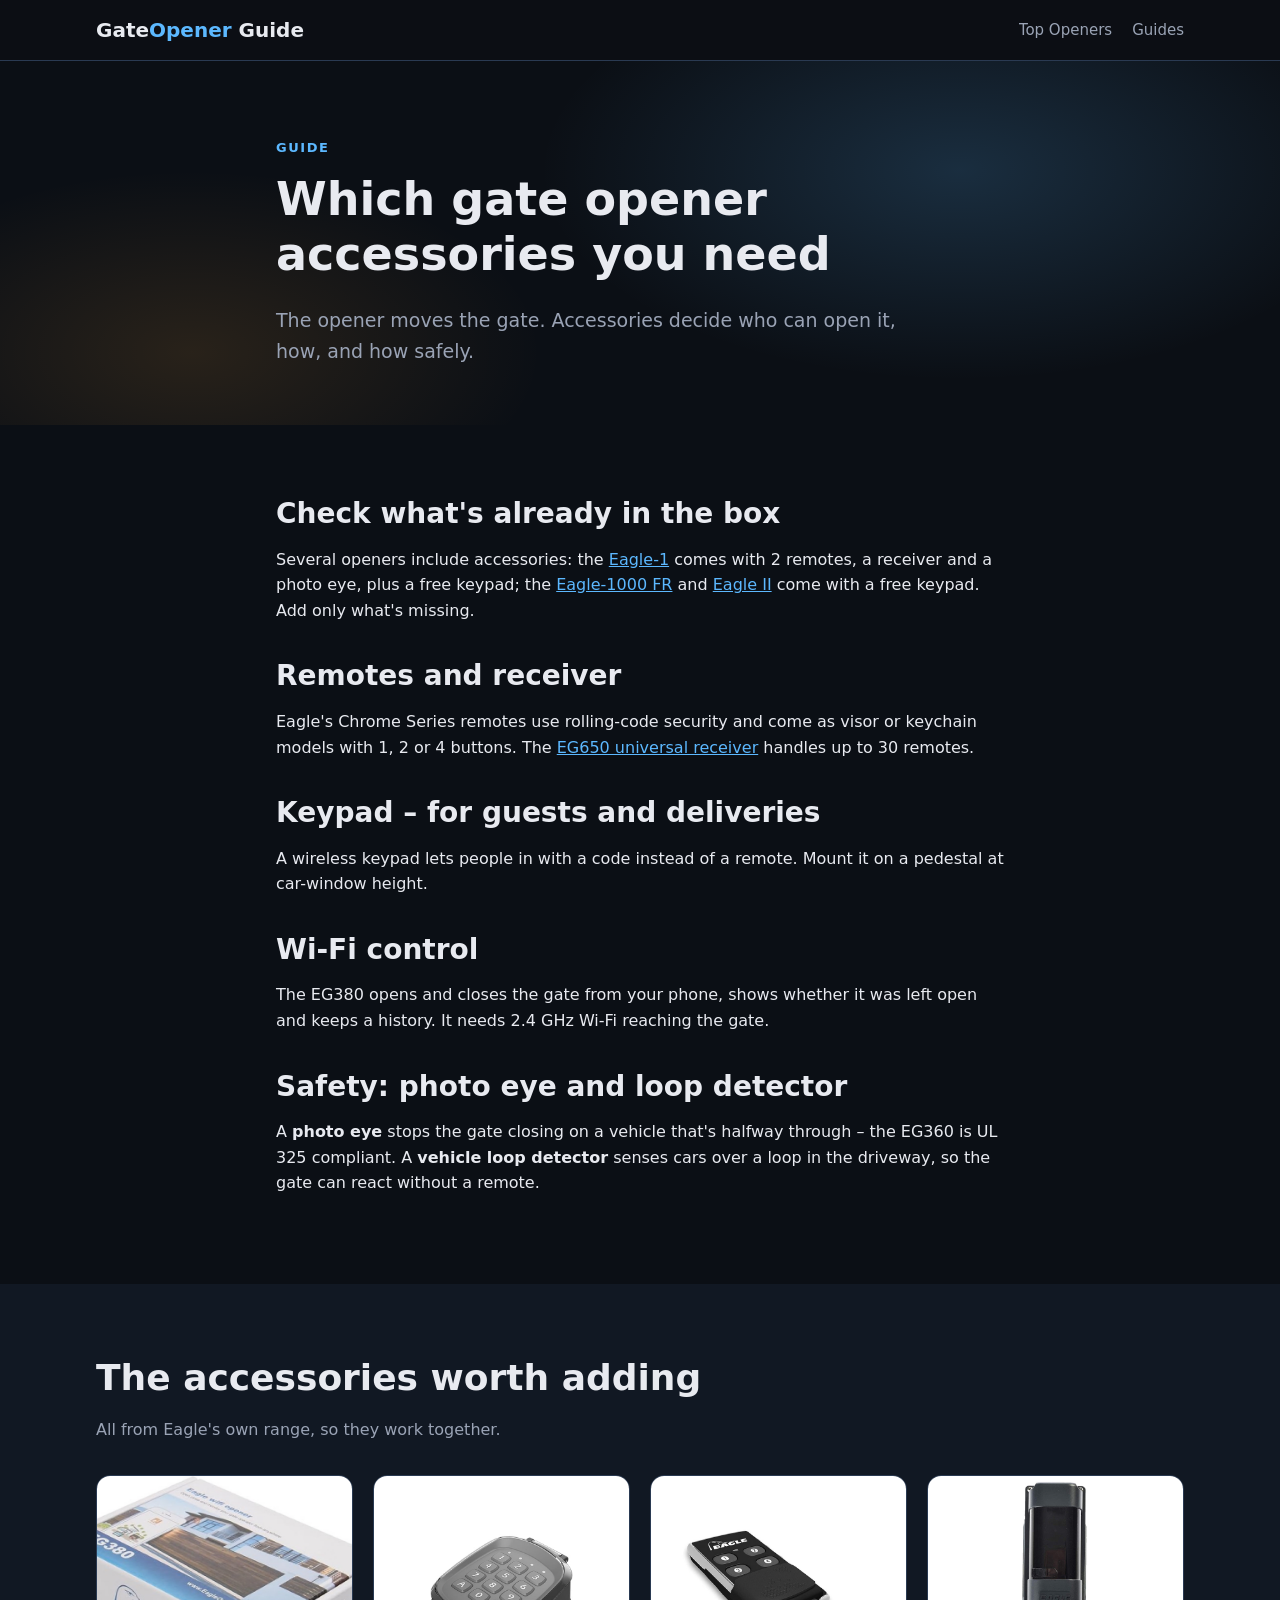
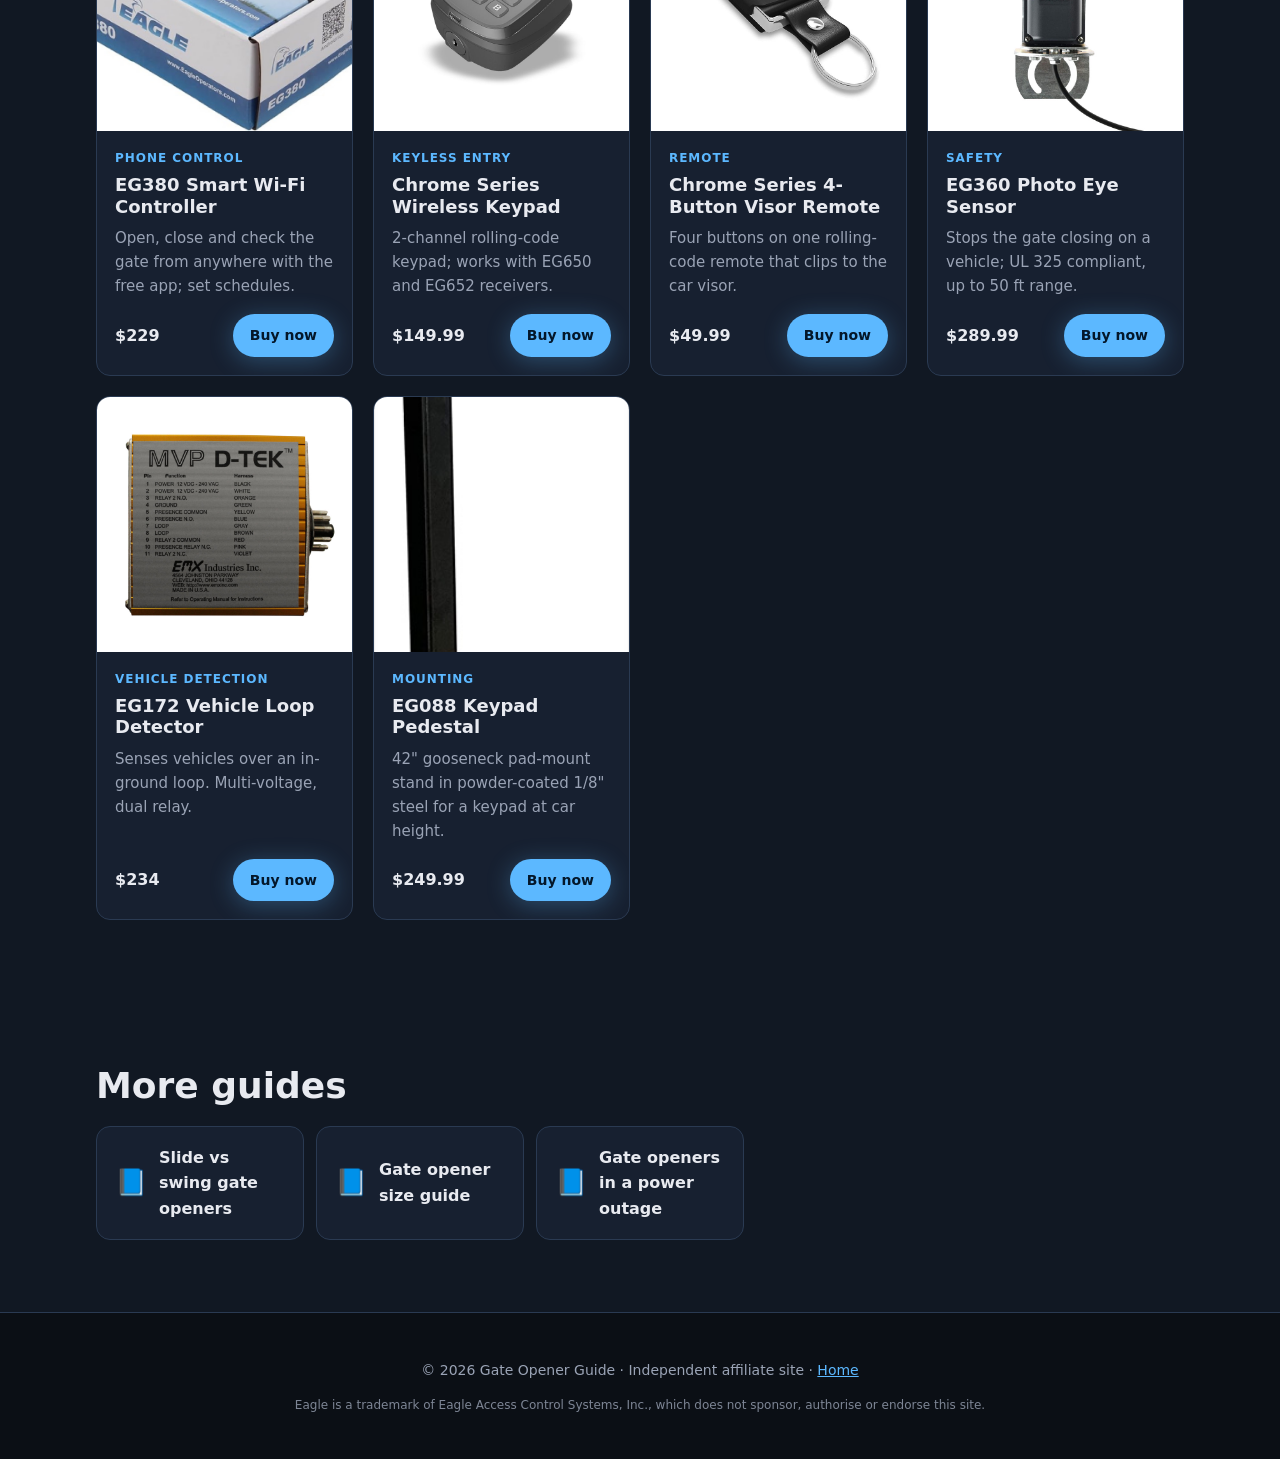
==== gate-opener-accessories.html @ e0f1f2d6 "Publish gateopenerguide.com" ====
<!doctype html>
<html lang="en">
<head>
  <meta charset="utf-8">
  <meta name="viewport" content="width=device-width, initial-scale=1">
  <title>Gate Opener Accessories: Remotes, Keypads, Wi-Fi and Safety Sensors – Gate Opener Guide</title>
  <meta name="description" content="Which gate opener accessories you need: remotes, wireless keypads, Wi-Fi control, UL 325 photo eye sensors, vehicle loop detectors and keypad pedestals.">
  <link rel="stylesheet" href="styles.css">
  <link rel="canonical" href="https://www.gateopenerguide.com/gate-opener-accessories.html">
  <meta property="og:url" content="https://www.gateopenerguide.com/gate-opener-accessories.html">
</head>
<body>

<div class="disclosure-bar" id="disclosure-bar">
  Affiliate disclosure: we may earn a commission if you buy through links on this page, at no extra cost to you.
</div>

<header class="site-header">
  <div class="wrap header-inner">
    <a class="logo" href="index.html">Gate<span>Opener</span> Guide</a>
    <nav>
      <a href="index.html#picks">Top Openers</a>
      <a href="index.html#guides">Guides</a>
    </nav>
  </div>
</header>

<main id="top">
  <section class="hero guide-hero" id="intro">
    <div class="wrap narrow">
      <p class="eyebrow">Guide</p>
      <h1>Which gate opener accessories you need</h1>
      <p class="lead">The opener moves the gate. Accessories decide who can open it, how, and how safely.</p>
    </div>
  </section>

  <section class="section" id="acc-explained">
    <div class="wrap narrow article">
      <h2>Check what's already in the box</h2>
      <p>Several openers include accessories: the <a data-aff href="https://gateoperatorsdirectusa.com/products/eagle-i-1-2-hp-slide-gate-operator-with-remote-and-receiver-fsc-crank-open">Eagle-1</a> comes with 2 remotes, a receiver and a photo
      eye, plus a free keypad; the <a data-aff href="https://gateoperatorsdirectusa.com/products/eagle-1000-fr-1-2-hp-slide-gate-operator-motor-for-residential-access-control-entrance">Eagle-1000 FR</a> and <a data-aff href="https://gateoperatorsdirectusa.com/products/eagle-ii-residential-swing-gate-operator">Eagle II</a> come with a
      free keypad. Add only what's missing.</p>

      <h2>Remotes and receiver</h2>
      <p>Eagle's Chrome Series remotes use rolling-code security and come as visor or keychain models with 1, 2 or 4
      buttons. The <a data-aff href="https://gateoperatorsdirectusa.com/products/eagle-eg650-chrome-series-rolling-code-30-remotes-max-universal-receiver">EG650 universal receiver</a>
      handles up to 30 remotes.</p>

      <h2>Keypad – for guests and deliveries</h2>
      <p>A wireless keypad lets people in with a code instead of a remote. Mount it on a pedestal at car-window height.</p>

      <h2>Wi-Fi control</h2>
      <p>The EG380 opens and closes the gate from your phone, shows whether it was left open and keeps a history.
      It needs 2.4 GHz Wi-Fi reaching the gate.</p>

      <h2>Safety: photo eye and loop detector</h2>
      <p>A <strong>photo eye</strong> stops the gate closing on a vehicle that's halfway through – the EG360 is UL 325
      compliant. A <strong>vehicle loop detector</strong> senses cars over a loop in the driveway, so the gate can react
      without a remote.</p>
    </div>
  </section>
  <section class="section alt" id="acc-picks">
    <div class="wrap">
      <h2>The accessories worth adding</h2>
      <p class="section-lead">All from Eagle's own range, so they work together.</p>
      <div class="card-grid">
        <article class="card">
          <a class="card-img-link" data-aff href="https://gateoperatorsdirectusa.com/products/eagle-eg380-smart-wi-fi-gate-opener" tabindex="-1"><img class="card-img" src="images/eagle-eg380-smart-wi-fi-gate-opener.jpg" alt="EG380 Smart Wi-Fi Controller" width="800" height="800" loading="lazy"></a>
          <div class="card-body">
            <span class="tag">Phone control</span>
            <h3>EG380 Smart Wi-Fi Controller</h3>
            <p>Open, close and check the gate from anywhere with the free app; set schedules.</p>
            <div class="card-foot">
              <span class="price">$229</span>
              <a class="btn btn-primary btn-sm" data-aff href="https://gateoperatorsdirectusa.com/products/eagle-eg380-smart-wi-fi-gate-opener">Buy now</a>
            </div>
          </div>
        </article>
        <article class="card">
          <a class="card-img-link" data-aff href="https://gateoperatorsdirectusa.com/products/eagle-chrome-series-wireless-2-channel-keypad-eg654" tabindex="-1"><img class="card-img" src="images/eagle-chrome-series-wireless-2-channel-keypad-eg654.jpg" alt="Chrome Series Wireless Keypad" width="800" height="800" loading="lazy"></a>
          <div class="card-body">
            <span class="tag">Keyless entry</span>
            <h3>Chrome Series Wireless Keypad</h3>
            <p>2-channel rolling-code keypad; works with EG650 and EG652 receivers.</p>
            <div class="card-foot">
              <span class="price">$149.99</span>
              <a class="btn btn-primary btn-sm" data-aff href="https://gateoperatorsdirectusa.com/products/eagle-chrome-series-wireless-2-channel-keypad-eg654">Buy now</a>
            </div>
          </div>
        </article>
        <article class="card">
          <a class="card-img-link" data-aff href="https://gateoperatorsdirectusa.com/products/eagle-chrome-series-4-button-visor-remote-transmitter-eg646" tabindex="-1"><img class="card-img" src="images/eagle-chrome-series-4-button-visor-remote-transmitter-eg646.jpg" alt="Chrome Series 4-Button Visor Remote" width="800" height="800" loading="lazy"></a>
          <div class="card-body">
            <span class="tag">Remote</span>
            <h3>Chrome Series 4-Button Visor Remote</h3>
            <p>Four buttons on one rolling-code remote that clips to the car visor.</p>
            <div class="card-foot">
              <span class="price">$49.99</span>
              <a class="btn btn-primary btn-sm" data-aff href="https://gateoperatorsdirectusa.com/products/eagle-chrome-series-4-button-visor-remote-transmitter-eg646">Buy now</a>
            </div>
          </div>
        </article>
        <article class="card">
          <a class="card-img-link" data-aff href="https://gateoperatorsdirectusa.com/products/eg360-eagle-monitored-and-non-monitored-photo-eye-sensor-ul-or-non-ul" tabindex="-1"><img class="card-img" src="images/eg360-eagle-monitored-and-non-monitored-photo-eye-sensor-ul.jpg" alt="EG360 Photo Eye Sensor" width="800" height="800" loading="lazy"></a>
          <div class="card-body">
            <span class="tag">Safety</span>
            <h3>EG360 Photo Eye Sensor</h3>
            <p>Stops the gate closing on a vehicle; UL 325 compliant, up to 50 ft range.</p>
            <div class="card-foot">
              <span class="price">$289.99</span>
              <a class="btn btn-primary btn-sm" data-aff href="https://gateoperatorsdirectusa.com/products/eg360-eagle-monitored-and-non-monitored-photo-eye-sensor-ul-or-non-ul">Buy now</a>
            </div>
          </div>
        </article>
        <article class="card">
          <a class="card-img-link" data-aff href="https://gateoperatorsdirectusa.com/products/vehicle-loop-detector-eg172" tabindex="-1"><img class="card-img" src="images/vehicle-loop-detector-eg172.jpg" alt="EG172 Vehicle Loop Detector" width="800" height="800" loading="lazy"></a>
          <div class="card-body">
            <span class="tag">Vehicle detection</span>
            <h3>EG172 Vehicle Loop Detector</h3>
            <p>Senses vehicles over an in-ground loop. Multi-voltage, dual relay.</p>
            <div class="card-foot">
              <span class="price">$234</span>
              <a class="btn btn-primary btn-sm" data-aff href="https://gateoperatorsdirectusa.com/products/vehicle-loop-detector-eg172">Buy now</a>
            </div>
          </div>
        </article>
        <article class="card">
          <a class="card-img-link" data-aff href="https://gateoperatorsdirectusa.com/products/eg088-eagle-keypad-gooseneck-pedal-mount-42-universal-powder-coated-heavy-duty-pad-mount-1-8-steel" tabindex="-1"><img class="card-img" src="images/eg088-eagle-keypad-gooseneck-pedal-mount-42-universal-powder.jpg" alt="EG088 Keypad Pedestal" width="800" height="800" loading="lazy"></a>
          <div class="card-body">
            <span class="tag">Mounting</span>
            <h3>EG088 Keypad Pedestal</h3>
            <p>42" gooseneck pad-mount stand in powder-coated 1/8" steel for a keypad at car height.</p>
            <div class="card-foot">
              <span class="price">$249.99</span>
              <a class="btn btn-primary btn-sm" data-aff href="https://gateoperatorsdirectusa.com/products/eg088-eagle-keypad-gooseneck-pedal-mount-42-universal-powder-coated-heavy-duty-pad-mount-1-8-steel">Buy now</a>
            </div>
          </div>
        </article>
      </div>
    </div>
  </section>

  <section class="section alt" id="more-guides">
    <div class="wrap">
      <h2>More guides</h2>
      <div class="cat-grid">
        <a class="cat" href="slide-vs-swing-gate-openers.html"><span class="cat-icon">📘</span>Slide vs swing gate openers</a>
        <a class="cat" href="gate-opener-size-guide.html"><span class="cat-icon">📘</span>Gate opener size guide</a>
        <a class="cat" href="gate-opener-power-outage.html"><span class="cat-icon">📘</span>Gate openers in a power outage</a>
      </div>
    </div>
  </section>

</main>

<footer class="site-footer">
  <div class="wrap">
    <p>© <span id="year">2026</span> Gate Opener Guide · Independent affiliate site · <a href="index.html">Home</a></p>
    <p class="fine">Eagle is a trademark of Eagle Access Control Systems, Inc., which does not sponsor, authorise or endorse this site.</p>
  </div>
</footer>

<script src="config.js"></script>
<script src="affiliate.js"></script>
<script>
  document.getElementById("year").textContent = new Date().getFullYear();

  // Hide the disclosure bar on the first scroll, without making the page jump.
  var bar = document.getElementById("disclosure-bar");
  function hideBar() {
    if (window.scrollY <= 0) return;
    var h = bar.offsetHeight;
    bar.remove();
    window.scrollBy(0, -h);
    window.removeEventListener("scroll", hideBar);
  }
  window.addEventListener("scroll", hideBar, { passive: true });
</script>
</body>
</html>
---- styles.css ----
:root {
  --bg: #0b0f15;
  --bg-alt: #111823;
  --card: #172030;
  --border: #2a3a52;
  --text: #e8eaf0;
  --muted: #9aa3b5;
  --accent: #5cb8ff;
  --accent-ink: #04172a;
  --accent-rgb: 92, 184, 255;   /* same colour as --accent, as r, g, b for glows */
  --glow2-rgb: 255, 170, 60;  /* second hero glow */
  --radius: 14px;
}

* { box-sizing: border-box; }
html { scroll-behavior: smooth; }
body {
  margin: 0;
  background: var(--bg);
  color: var(--text);
  font: 16px/1.6 system-ui, -apple-system, "Segoe UI", Roboto, sans-serif;
}
a { color: var(--accent); }
h1, h2, h3 { line-height: 1.2; margin: 0 0 .5em; }

.wrap { max-width: 1120px; margin: 0 auto; padding: 0 16px; }
.wrap.narrow { max-width: 760px; }
.center { text-align: center; margin-top: 32px; }

/* Disclosure + header */
.disclosure-bar {
  background: #222838; color: var(--muted);
  font-size: 13px; text-align: center; padding: 6px 16px;
}
.site-header {
  position: sticky; top: 0; z-index: 10;
  background: rgba(13, 15, 20, .9); backdrop-filter: blur(8px);
  border-bottom: 1px solid var(--border);
}
.header-inner { display: flex; align-items: center; justify-content: space-between; height: 60px; gap: 16px; }
.logo { color: var(--text); text-decoration: none; font-weight: 800; font-size: 20px; white-space: nowrap; }
.logo span { color: var(--accent); }
nav { display: flex; gap: 20px; overflow-x: auto; }
nav a { color: var(--muted); text-decoration: none; font-size: 15px; white-space: nowrap; }
nav a:hover { color: var(--text); }

/* Hero */
.hero {
  padding: 96px 0 80px;
  background:
    radial-gradient(600px 300px at 75% 30%, rgba(var(--accent-rgb), .18), transparent 70%),
    radial-gradient(500px 260px at 15% 80%, rgba(var(--glow2-rgb), .12), transparent 70%);
}
.eyebrow { color: var(--accent); text-transform: uppercase; letter-spacing: .12em; font-size: 13px; font-weight: 700; }
.hero h1 { font-size: clamp(34px, 6vw, 60px); }
.glow { color: var(--accent); text-shadow: 0 0 28px rgba(var(--accent-rgb), .55); }
.lead { font-size: 19px; color: var(--muted); max-width: 620px; }
.cta-row { display: flex; flex-wrap: wrap; gap: 12px; margin: 28px 0; }
.perks { list-style: none; padding: 0; margin: 0; display: flex; flex-wrap: wrap; gap: 10px 24px; color: var(--muted); font-size: 15px; }
.perks li::before { content: "✓ "; color: var(--accent); font-weight: 700; }

/* Buttons */
.btn {
  display: inline-block; text-decoration: none; font-weight: 700;
  padding: 13px 22px; border-radius: 999px; border: 1px solid transparent;
  transition: transform .15s, box-shadow .15s;
}
.btn:hover { transform: translateY(-1px); }
.btn-primary { background: var(--accent); color: var(--accent-ink); box-shadow: 0 4px 24px rgba(var(--accent-rgb), .3); }
.btn-primary:hover { box-shadow: 0 6px 32px rgba(var(--accent-rgb), .5); }
.btn-ghost { color: var(--text); border-color: var(--border); }
.btn-ghost:hover { border-color: var(--accent); }
.btn-sm { padding: 9px 16px; font-size: 14px; }

/* Sections */
.section { padding: 72px 0; }
.section.alt { background: var(--bg-alt); }
.section h2 { font-size: clamp(26px, 4vw, 36px); }
.section-lead { color: var(--muted); margin: 0 0 32px; }

/* Categories */
.cat-grid { display: grid; grid-template-columns: repeat(auto-fill, minmax(200px, 1fr)); gap: 12px; }
.cat {
  display: flex; align-items: center; gap: 12px;
  background: var(--card); border: 1px solid var(--border); border-radius: var(--radius);
  padding: 18px; color: var(--text); text-decoration: none; font-weight: 600;
  transition: border-color .15s;
}
.cat:hover { border-color: var(--accent); }
.cat-icon { font-size: 26px; }

/* Product cards */
.card-grid { display: grid; grid-template-columns: repeat(auto-fill, minmax(250px, 1fr)); gap: 20px; }
.card {
  display: flex; flex-direction: column;
  background: var(--card); border: 1px solid var(--border); border-radius: var(--radius); overflow: hidden;
}
.card-img-link { display: block; background: #fff; overflow: hidden; }
.card-img {
  display: block; width: 100%; height: auto; aspect-ratio: 1;
  object-fit: cover; transition: transform .25s;
}
.card:hover .card-img { transform: scale(1.03); }
.card-body { padding: 18px; display: flex; flex-direction: column; flex: 1; }
.card-body h3 { font-size: 18px; }
.card-body p { color: var(--muted); font-size: 15px; margin: 0 0 16px; }
.tag { font-size: 12px; text-transform: uppercase; letter-spacing: .08em; color: var(--accent); font-weight: 700; margin-bottom: 6px; }
.card-foot { margin-top: auto; display: flex; align-items: center; justify-content: space-between; gap: 12px; }
.price { font-weight: 700; }

/* FAQ */
details { border-bottom: 1px solid var(--border); padding: 16px 0; }
summary { cursor: pointer; font-weight: 600; font-size: 17px; }
details p { color: var(--muted); margin: 10px 0 0; }

/* Footer */
.site-footer { border-top: 1px solid var(--border); padding: 32px 0; color: var(--muted); font-size: 14px; text-align: center; }
.site-footer .fine { font-size: 12px; opacity: .8; }

@media (max-width: 640px) {
  nav { display: none; }
  .hero { padding: 64px 0 56px; }
  .section { padding: 56px 0; }
}

/* Guide pages */
.guide-hero { padding: 64px 0 40px; }
.guide-hero h1 { font-size: clamp(30px, 5vw, 46px); }
.article h2 { font-size: clamp(22px, 3vw, 28px); margin-top: 36px; }
.article h2:first-child { margin-top: 0; }
.article p, .article li { color: var(--text); }
.article ul, .article ol { padding-left: 22px; }
.article li { margin-bottom: 8px; }
.article a, .fine-note a, .spec-table a { color: var(--accent); }
.table-scroll { overflow-x: auto; -webkit-overflow-scrolling: touch; }
.spec-table { width: 100%; border-collapse: collapse; min-width: 640px; }
.spec-table th, .spec-table td { text-align: left; padding: 10px 12px; border-bottom: 1px solid var(--border); white-space: nowrap; }
.spec-table th { color: var(--muted); font-size: 13px; text-transform: uppercase; letter-spacing: .06em; }
.spec-table tbody tr:hover { background: var(--card); }
.fine-note { color: var(--muted); font-size: 14px; margin-top: 16px; }
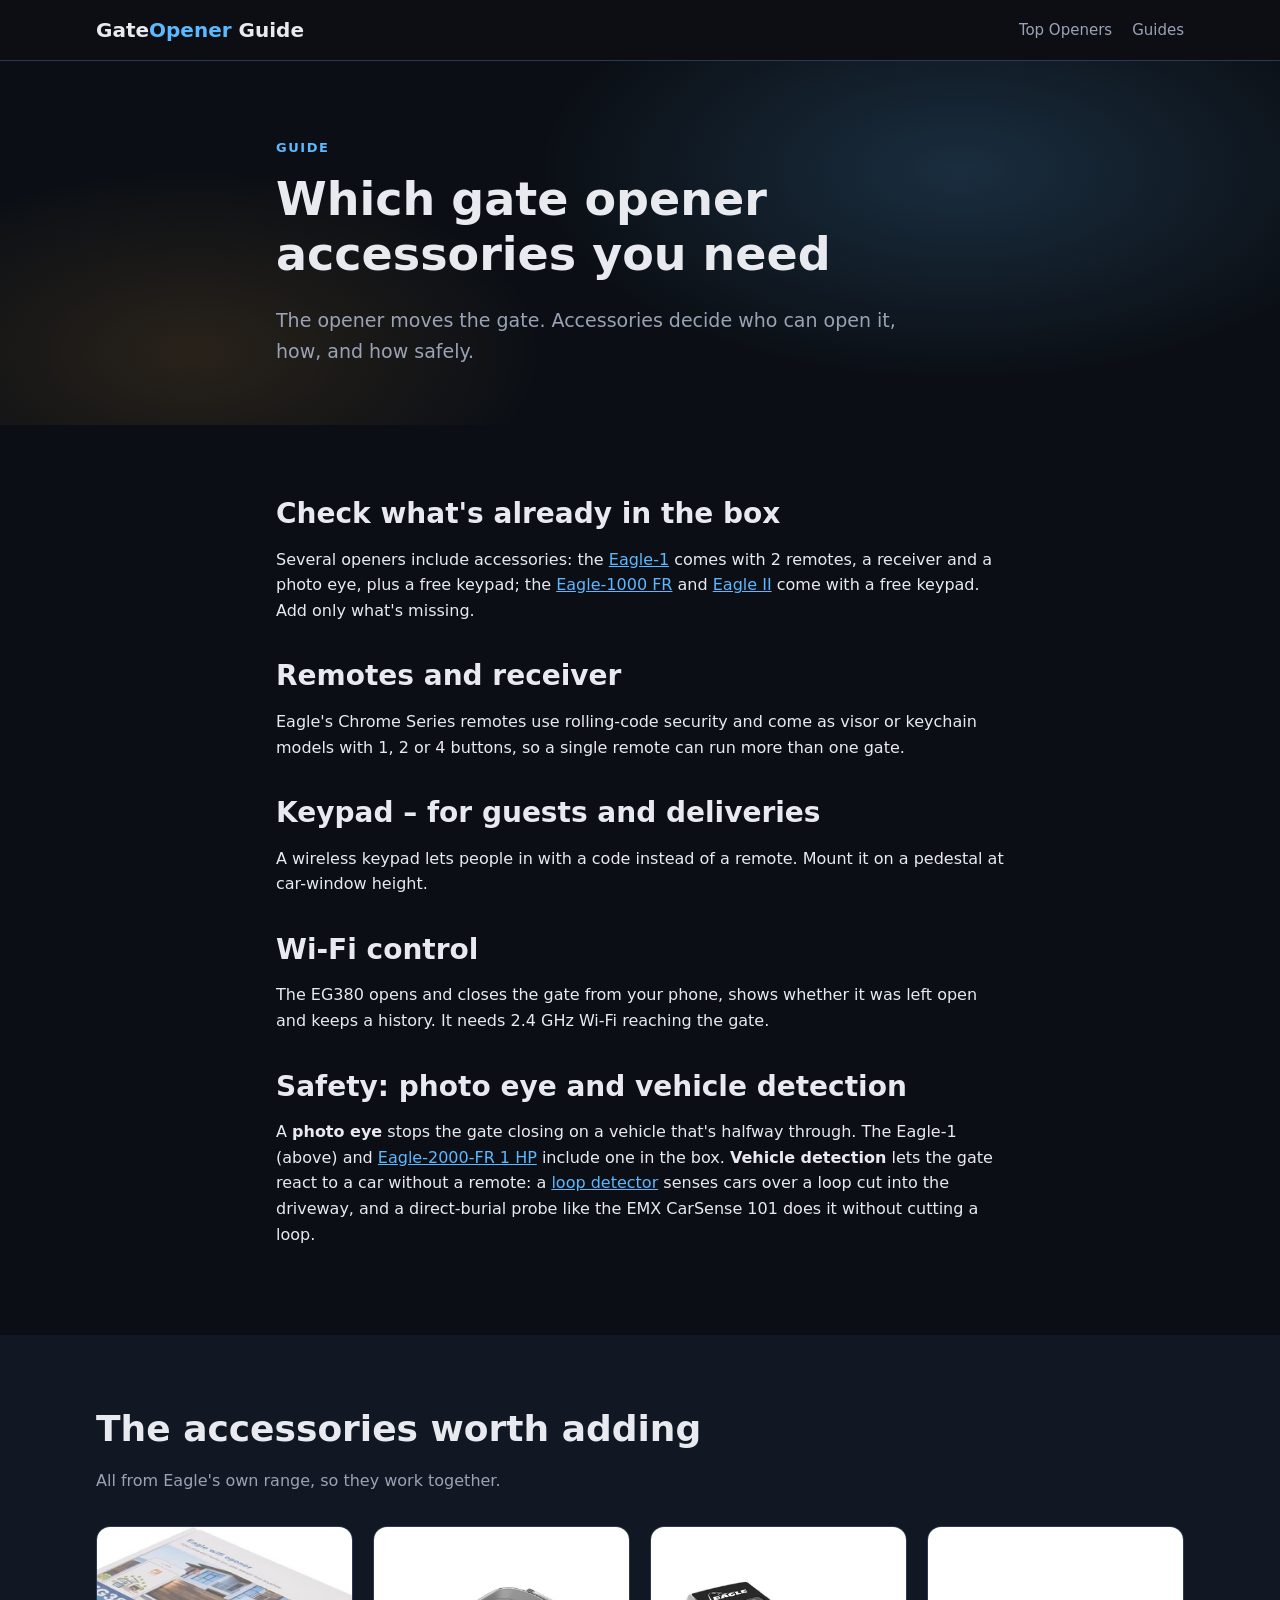
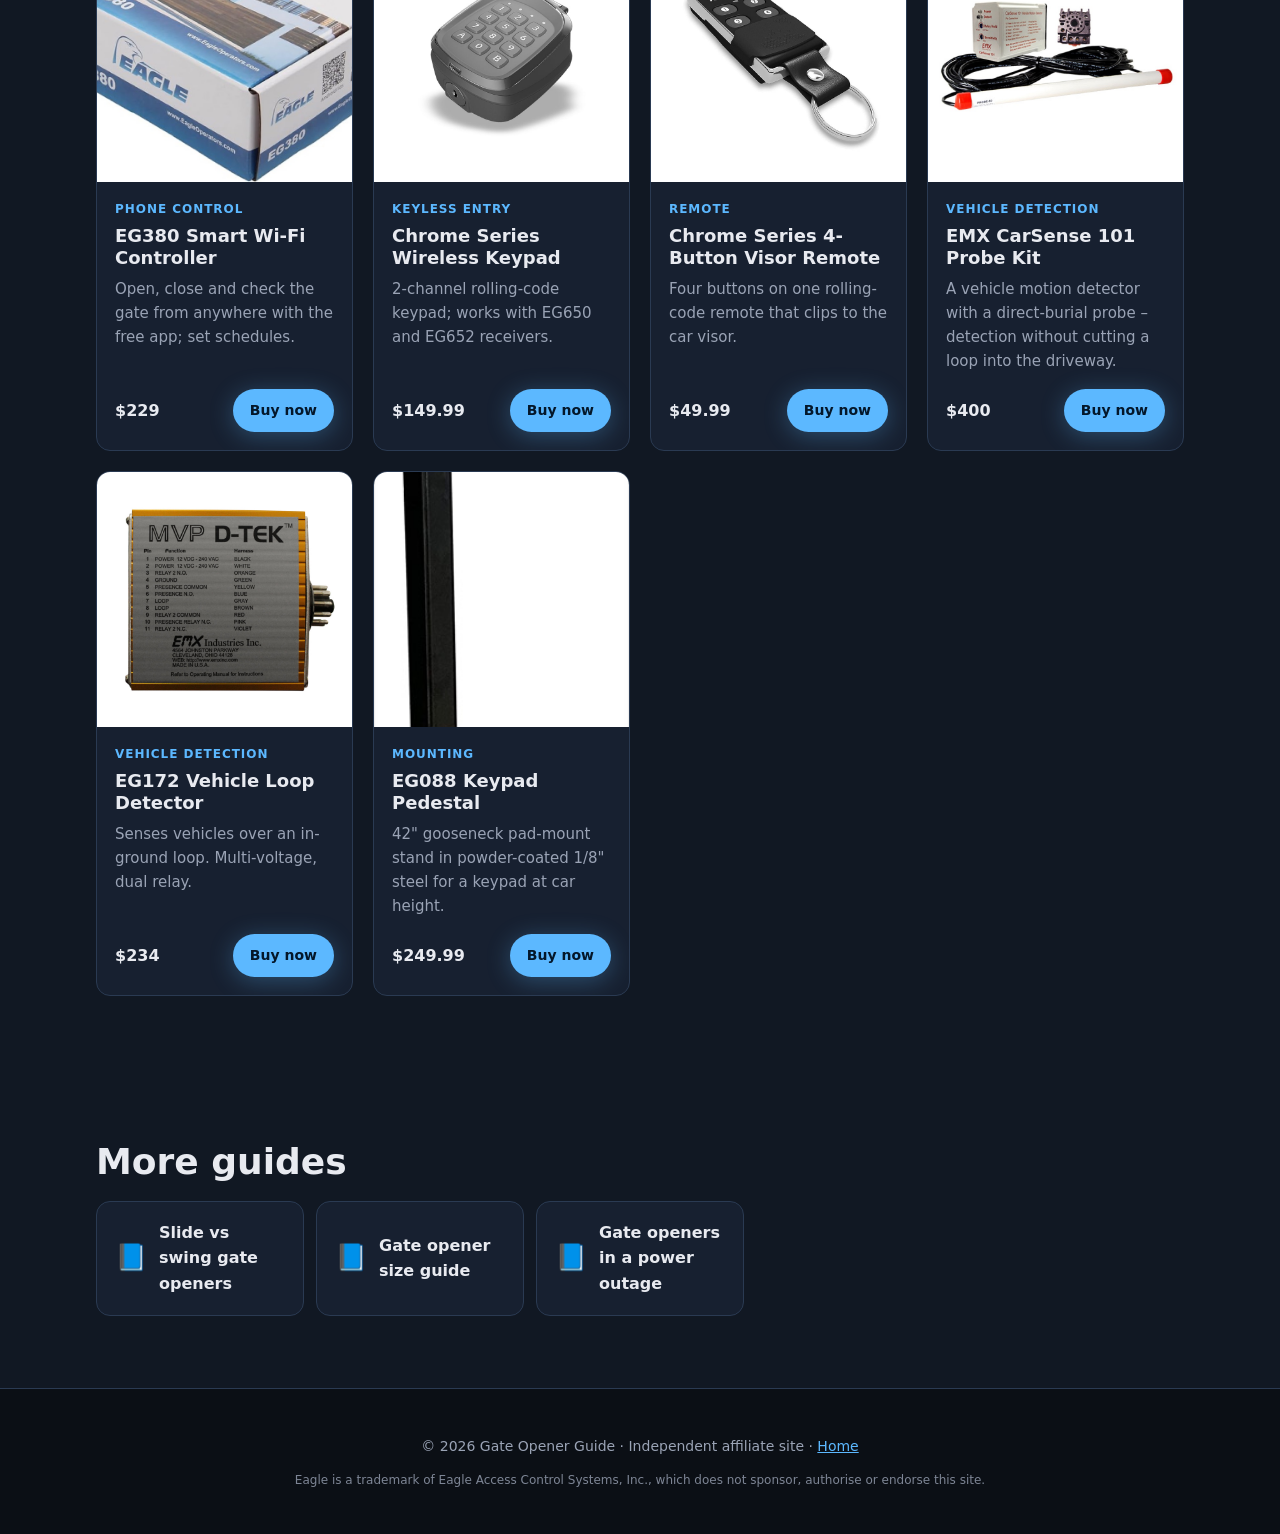
==== commit 14c2fff8: "Publish gateopenerguide.com" ====
--- a/gate-opener-accessories.html
+++ b/gate-opener-accessories.html
@@ -4,7 +4,7 @@
   <meta charset="utf-8">
   <meta name="viewport" content="width=device-width, initial-scale=1">
   <title>Gate Opener Accessories: Remotes, Keypads, Wi-Fi and Safety Sensors – Gate Opener Guide</title>
-  <meta name="description" content="Which gate opener accessories you need: remotes, wireless keypads, Wi-Fi control, UL 325 photo eye sensors, vehicle loop detectors and keypad pedestals.">
+  <meta name="description" content="Which gate opener accessories you need: remotes, wireless keypads, Wi-Fi control, photo eyes, vehicle detectors and keypad pedestals.">
   <link rel="stylesheet" href="styles.css">
   <link rel="canonical" href="https://www.gateopenerguide.com/gate-opener-accessories.html">
   <meta property="og:url" content="https://www.gateopenerguide.com/gate-opener-accessories.html">
@@ -43,8 +43,7 @@
 
       <h2>Remotes and receiver</h2>
       <p>Eagle's Chrome Series remotes use rolling-code security and come as visor or keychain models with 1, 2 or 4
-      buttons. The <a data-aff href="https://gateoperatorsdirectusa.com/products/eagle-eg650-chrome-series-rolling-code-30-remotes-max-universal-receiver">EG650 universal receiver</a>
-      handles up to 30 remotes.</p>
+      buttons, so a single remote can run more than one gate.</p>
 
       <h2>Keypad – for guests and deliveries</h2>
       <p>A wireless keypad lets people in with a code instead of a remote. Mount it on a pedestal at car-window height.</p>
@@ -53,10 +52,12 @@
       <p>The EG380 opens and closes the gate from your phone, shows whether it was left open and keeps a history.
       It needs 2.4 GHz Wi-Fi reaching the gate.</p>
 
-      <h2>Safety: photo eye and loop detector</h2>
-      <p>A <strong>photo eye</strong> stops the gate closing on a vehicle that's halfway through – the EG360 is UL 325
-      compliant. A <strong>vehicle loop detector</strong> senses cars over a loop in the driveway, so the gate can react
-      without a remote.</p>
+      <h2>Safety: photo eye and vehicle detection</h2>
+      <p>A <strong>photo eye</strong> stops the gate closing on a vehicle that's halfway through. The Eagle-1 (above) and
+      <a data-aff href="https://gateoperatorsdirectusa.com/products/eagle-2000-fr-1hp-slide-gate-operator-45-2000-lbs-with-2-remotes-receiver-and-eg111-monitored-photo-eye">Eagle-2000-FR 1 HP</a>
+      include one in the box. <strong>Vehicle detection</strong> lets the gate react to a car without a remote: a
+      <a data-aff href="https://gateoperatorsdirectusa.com/products/vehicle-loop-detector-eg172">loop detector</a> senses cars over a loop cut into the driveway, and a
+      direct-burial probe like the EMX CarSense 101 does it without cutting a loop.</p>
     </div>
   </section>
   <section class="section alt" id="acc-picks">
@@ -101,14 +102,14 @@
           </div>
         </article>
         <article class="card">
-          <a class="card-img-link" data-aff href="https://gateoperatorsdirectusa.com/products/eg360-eagle-monitored-and-non-monitored-photo-eye-sensor-ul-or-non-ul" tabindex="-1"><img class="card-img" src="images/eg360-eagle-monitored-and-non-monitored-photo-eye-sensor-ul.jpg" alt="EG360 Photo Eye Sensor" width="800" height="800" loading="lazy"></a>
+          <a class="card-img-link" data-aff href="https://gateoperatorsdirectusa.com/products/emx-car-sense-101-direct-burial-probe-sensor-eg240" tabindex="-1"><img class="card-img" src="images/emx-car-sense-101-direct-burial-probe-sensor-eg240.jpg" alt="EMX CarSense 101 Probe Kit" width="800" height="800" loading="lazy"></a>
           <div class="card-body">
-            <span class="tag">Safety</span>
-            <h3>EG360 Photo Eye Sensor</h3>
-            <p>Stops the gate closing on a vehicle; UL 325 compliant, up to 50 ft range.</p>
+            <span class="tag">Vehicle detection</span>
+            <h3>EMX CarSense 101 Probe Kit</h3>
+            <p>A vehicle motion detector with a direct-burial probe – detection without cutting a loop into the driveway.</p>
             <div class="card-foot">
-              <span class="price">$289.99</span>
-              <a class="btn btn-primary btn-sm" data-aff href="https://gateoperatorsdirectusa.com/products/eg360-eagle-monitored-and-non-monitored-photo-eye-sensor-ul-or-non-ul">Buy now</a>
+              <span class="price">$400</span>
+              <a class="btn btn-primary btn-sm" data-aff href="https://gateoperatorsdirectusa.com/products/emx-car-sense-101-direct-burial-probe-sensor-eg240">Buy now</a>
             </div>
           </div>
         </article>
